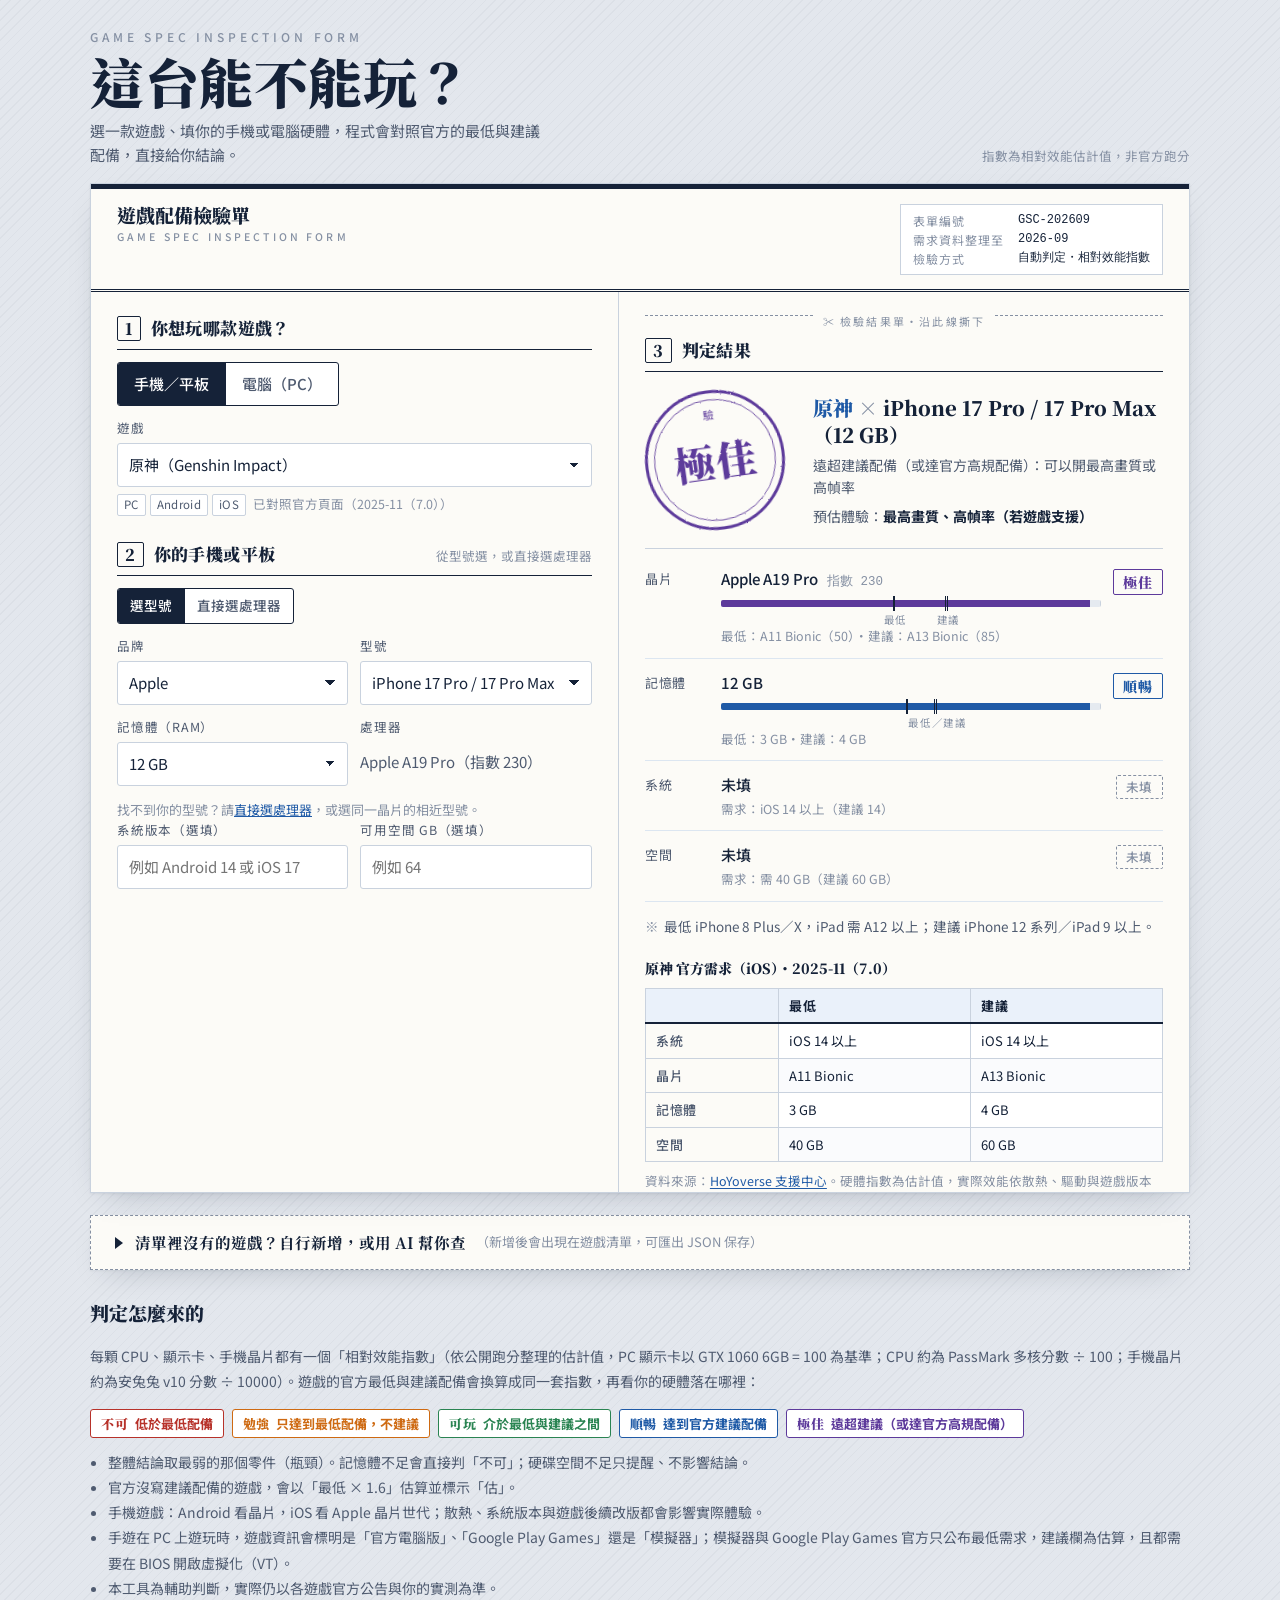
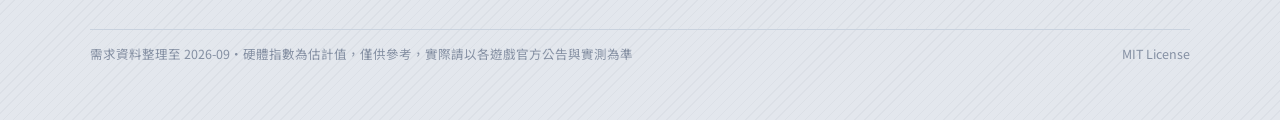
==== index.html @ 54df4ae8 "Add files via upload" ====
<!DOCTYPE html>
<html lang="zh-Hant-TW">
<head>
<meta charset="utf-8">
<meta name="viewport" content="width=device-width, initial-scale=1">
<title>這台能不能玩？— 遊戲配備檢測</title>
<meta name="description" content="選一款遊戲、填你的手機或電腦硬體，對照官方最低與建議配備，直接告訴你：不可、勉強、可玩、順暢或極佳。">
<meta name="theme-color" content="#152238">
<link rel="icon" href="data:image/svg+xml,%3Csvg xmlns='http://www.w3.org/2000/svg' viewBox='0 0 64 64'%3E%3Ccircle cx='32' cy='32' r='27' fill='none' stroke='%231F5AA6' stroke-width='5'/%3E%3Ccircle cx='32' cy='32' r='20' fill='none' stroke='%231F5AA6' stroke-width='2'/%3E%3Ctext x='32' y='41' text-anchor='middle' font-family='serif' font-weight='900' font-size='24' fill='%231F5AA6'%3E驗%3C/text%3E%3C/svg%3E">
<link rel="preconnect" href="https://fonts.googleapis.com">
<link rel="preconnect" href="https://fonts.gstatic.com" crossorigin>
<link href="https://fonts.googleapis.com/css2?family=Noto+Sans+TC:wght@400;500;700&family=Noto+Serif+TC:wght@700;900&display=swap" rel="stylesheet">
<link rel="stylesheet" href="css/style.css">
</head>
<body>
<div class="wrap">
  <header class="masthead">
    <div>
      <h1><small>Game Spec Inspection Form</small>這台能不能玩？</h1>
      <p>選一款遊戲、填你的手機或電腦硬體，程式會對照官方的最低與建議配備，直接給你結論。</p>
    </div>
    <div class="meta">指數為相對效能估計值，非官方跑分<br><a id="repoLink" href="#" target="_blank" rel="noopener" class="hide">GitHub 原始碼</a></div>
  </header>

  <main class="sheet">
    <div class="formhead">
      <div class="title">遊戲配備檢驗單<small>GAME SPEC INSPECTION FORM</small></div>
      <div class="box"><span>表單編號</span><b id="formNo">GSC</b><span>需求資料整理至</span><b id="dataDate">—</b><span>檢驗方式</span><b>自動判定・相對效能指數</b></div>
    </div>
    <div class="cols">
      <section class="col col-form" aria-label="填寫遊戲與裝置">
        <div class="step">
          <div class="step-h"><span class="no">1</span><h2>你想玩哪款遊戲？</h2></div>
          <div class="seg" role="group" aria-label="平台">
            <button type="button" id="tabMobile" aria-pressed="true">手機／平板</button>
            <button type="button" id="tabPC" aria-pressed="false">電腦（PC）</button>
          </div>
          <div class="field" style="margin-top:12px">
            <label for="gameSel">遊戲</label>
            <select id="gameSel"></select>
            <div class="gameinfo" id="gameInfo"></div>
          </div>
        </div>

        <div class="step" id="panelMobile">
          <div class="step-h"><span class="no">2</span><h2>你的手機或平板</h2><span class="hint">從型號選，或直接選處理器</span></div>
          <div class="seg small" role="group" aria-label="輸入方式">
            <button type="button" id="mModeModel" aria-pressed="true">選型號</button>
            <button type="button" id="mModeSoc" aria-pressed="false">直接選處理器</button>
          </div>
          <div id="mByModel" style="margin-top:12px">
            <div class="row">
              <div class="field"><label for="mBrand">品牌</label><select id="mBrand"></select></div>
              <div class="field"><label for="mModel">型號</label><select id="mModel"></select></div>
            </div>
            <div class="row">
              <div class="field"><label for="mRamModel">記憶體（RAM）</label><select id="mRamModel"></select></div>
              <div class="field"><label>處理器</label><div id="mSocShow" style="padding:8px 0;color:var(--ink-2)">—</div></div>
            </div>
            <div class="subnote">找不到你的型號？請<button type="button" class="link" id="toSocMode">直接選處理器</button>，或選同一晶片的相近型號。</div>
          </div>
          <div id="mBySoc" class="hide" style="margin-top:12px">
            <div class="row-3">
              <div class="field">
                <label for="mSoc">處理器（SoC）</label>
                <input type="text" id="mSoc" list="socList" placeholder="輸入型號，例如 Snapdragon 8 Gen 3、Dimensity 9300、A17 Pro" autocomplete="off">
                <datalist id="socList"></datalist>
                <div class="match" id="mSocMatch"></div>
              </div>
              <div class="field"><label for="mRamSoc">記憶體（GB）</label><select id="mRamSoc"></select></div>
            </div>
          </div>
          <div class="row">
            <div class="field"><label for="mOs">系統版本（選填）</label><input type="text" id="mOs" placeholder="例如 Android 14 或 iOS 17" autocomplete="off"></div>
            <div class="field"><label for="mDisk">可用空間 GB（選填）</label><input type="number" id="mDisk" min="0" step="1" placeholder="例如 64"></div>
          </div>
        </div>

        <div class="step hide" id="panelPC">
          <div class="step-h"><span class="no">2</span><h2>你的電腦</h2><span class="hint">桌機、筆電都可以</span></div>
          <div class="row-3">
            <div class="field">
              <label for="cpu">處理器（CPU）</label>
              <input type="text" id="cpu" list="cpuList" placeholder="例如 i5-12400F、Ryzen 5 5600、i7-13620H" autocomplete="off">
              <datalist id="cpuList"></datalist>
              <div class="match" id="cpuMatch"></div>
            </div>
            <div class="field"><label for="cpuFilter">清單範圍</label><select id="cpuFilter"></select></div>
          </div>
          <div class="row-3">
            <div class="field">
              <label for="gpu">顯示卡（GPU）</label>
              <input type="text" id="gpu" list="gpuList" placeholder="例如 RTX 4060、RX 7600、GTX 1650、Iris Xe" autocomplete="off">
              <datalist id="gpuList"></datalist>
              <div class="match" id="gpuMatch"></div>
            </div>
            <div class="field"><label for="gpuFilter">清單範圍</label><select id="gpuFilter"></select></div>
          </div>
          <div class="row">
            <div class="field"><label for="ram">記憶體（RAM）</label>
              <select id="ram">
                <option value="4">4 GB</option><option value="6">6 GB</option><option value="8">8 GB</option>
                <option value="12">12 GB</option><option value="16" selected>16 GB</option><option value="24">24 GB</option>
                <option value="32">32 GB</option><option value="48">48 GB</option><option value="64">64 GB</option>
              </select>
            </div>
            <div class="field"><label for="os">Windows 版本</label>
              <select id="os">
                <option value="win11">Windows 11</option><option value="win10" selected>Windows 10</option><option value="old">Windows 8.1 或更舊</option>
              </select>
            </div>
          </div>
          <div class="row">
            <div class="field"><label for="drive">遊戲安裝在</label>
              <select id="drive"><option value="ssd">SSD（固態硬碟）</option><option value="hdd">HDD（傳統硬碟）</option></select>
            </div>
            <div class="field"><label for="disk">可用空間 GB（選填）</label><input type="number" id="disk" min="0" step="1" placeholder="例如 200"></div>
          </div>
          <div class="subnote">筆電的 CPU／GPU 請選「筆電」版本（型號有 H、U 或「Laptop」字樣），效能與桌機版不同。</div>
        </div>
      </section>

      <section class="col col-result" aria-label="檢測結果" aria-live="polite">
        <div class="cutline" aria-hidden="true"><span>✂ 檢驗結果單・沿此線撕下</span></div>
        <div class="step-h"><span class="no">3</span><h2>判定結果</h2></div>
        <div id="result"><div class="result-empty">選好遊戲、填好硬體後，這裡會出現判定：整體結論、每個零件相對於官方最低與建議配備的位置，以及畫質／幀率的預估。</div></div>
      </section>
    </div>
  </main>

  <details class="extra" id="customBox">
    <summary><span class="tri"></span>清單裡沒有的遊戲？自行新增，或用 AI 幫你查<span class="desc">（新增後會出現在遊戲清單，可匯出 JSON 保存）</span></summary>
    <div class="inner">
      <h3>用 AI 查官方需求（在 Claude 內預覽時可用）</h3>
      <div class="row-3">
        <div class="field"><label for="aiName">遊戲名稱</label><input type="text" id="aiName" placeholder="例如 Arknights: Endfield、天堂W、Once Human" autocomplete="off"></div>
        <div class="field"><label>&nbsp;</label><button type="button" class="btn primary" id="aiBtn" style="width:100%">查詢並填入下方表單</button></div>
      </div>
      <div class="status" id="aiStatus">查到的內容會填進下方表單，請確認硬體對應是否正確再加入。部署到自己的網站後，這個按鈕需要自行接上 API 金鑰才會動作。</div>

      <h3>手動填寫</h3>
      <div class="row">
        <div class="field"><label for="cName">遊戲名稱</label><input type="text" id="cName" placeholder="中文或英文皆可"></div>
        <div class="field"><label for="cEn">英文名（選填）</label><input type="text" id="cEn"></div>
      </div>
      <div class="row" style="grid-template-columns:auto auto auto;justify-content:start;gap:18px">
        <label><input type="checkbox" id="cHasPC" checked> 有 PC 版</label>
        <label><input type="checkbox" id="cHasAnd" checked> 有 Android 版</label>
        <label><input type="checkbox" id="cHasIos" checked> 有 iOS 版</label>
      </div>
      <fieldset id="cPCBox"><legend>PC 需求</legend>
        <div class="row">
          <div class="field"><label for="cMinCpu">最低 CPU</label><input type="text" id="cMinCpu" list="cpuListAll" autocomplete="off"><div class="match" id="cMinCpuM"></div></div>
          <div class="field"><label for="cRecCpu">建議 CPU</label><input type="text" id="cRecCpu" list="cpuListAll" autocomplete="off"><div class="match" id="cRecCpuM"></div></div>
        </div>
        <div class="row">
          <div class="field"><label for="cMinGpu">最低 GPU</label><input type="text" id="cMinGpu" list="gpuListAll" autocomplete="off"><div class="match" id="cMinGpuM"></div></div>
          <div class="field"><label for="cRecGpu">建議 GPU</label><input type="text" id="cRecGpu" list="gpuListAll" autocomplete="off"><div class="match" id="cRecGpuM"></div></div>
        </div>
        <div class="row">
          <div class="field"><label for="cMinRam">最低 RAM（GB）</label><input type="number" id="cMinRam" min="1" value="8"></div>
          <div class="field"><label for="cRecRam">建議 RAM（GB）</label><input type="number" id="cRecRam" min="1" value="16"></div>
        </div>
        <div class="row">
          <div class="field"><label for="cDisk">需要空間（GB）</label><input type="number" id="cDisk" min="0" placeholder="選填"></div>
          <div class="field"><label for="cSsd">SSD</label><select id="cSsd"><option value="">不要求</option><option value="rec">建議</option><option value="req">必要</option></select></div>
        </div>
      </fieldset>
      <fieldset id="cAndBox"><legend>Android 需求</legend>
        <div class="row">
          <div class="field"><label for="cMinSoc">最低處理器</label><input type="text" id="cMinSoc" list="socListAnd" autocomplete="off"><div class="match" id="cMinSocM"></div></div>
          <div class="field"><label for="cRecSoc">建議處理器</label><input type="text" id="cRecSoc" list="socListAnd" autocomplete="off"><div class="match" id="cRecSocM"></div></div>
        </div>
        <div class="row">
          <div class="field"><label for="cAMinRam">最低 RAM（GB）</label><input type="number" id="cAMinRam" min="1" value="4"></div>
          <div class="field"><label for="cARecRam">建議 RAM（GB）</label><input type="number" id="cARecRam" min="1" value="8"></div>
        </div>
      </fieldset>
      <fieldset id="cIosBox"><legend>iOS 需求</legend>
        <div class="row">
          <div class="field"><label for="cMinChip">最低晶片</label><input type="text" id="cMinChip" list="socListIos" autocomplete="off"><div class="match" id="cMinChipM"></div></div>
          <div class="field"><label for="cRecChip">建議晶片</label><input type="text" id="cRecChip" list="socListIos" autocomplete="off"><div class="match" id="cRecChipM"></div></div>
        </div>
        <div class="row">
          <div class="field"><label for="cIMinRam">最低 RAM（GB）</label><input type="number" id="cIMinRam" min="1" value="3"></div>
          <div class="field"><label for="cIRecRam">建議 RAM（GB）</label><input type="number" id="cIRecRam" min="1" value="4"></div>
        </div>
      </fieldset>
      <div class="field"><label for="cSrc">資料來源（選填，網址或說明）</label><input type="text" id="cSrc"></div>
      <div class="actions">
        <button type="button" class="btn primary" id="cAdd">加入遊戲清單並檢測</button>
        <button type="button" class="btn" id="cExport">匯出自訂遊戲 JSON</button>
        <button type="button" class="btn" id="cImportBtn">匯入 JSON</button>
      </div>
      <div class="status" id="cStatus"></div>
      <div class="field hide" id="cImportWrap" style="margin-top:10px"><label for="cImport">貼上先前匯出的 JSON</label><textarea id="cImport" rows="4"></textarea><div class="actions"><button type="button" class="btn small" id="cImportGo">讀取</button></div></div>
      <datalist id="cpuListAll"></datalist><datalist id="gpuListAll"></datalist><datalist id="socListAnd"></datalist><datalist id="socListIos"></datalist>
    </div>
  </details>

  <section class="about">
    <h2>判定怎麼來的</h2>
    <p>每顆 CPU、顯示卡、手機晶片都有一個「相對效能指數」（依公開跑分整理的估計值，PC 顯示卡以 GTX 1060 6GB = 100 為基準；CPU 約為 PassMark 多核分數 ÷ 100；手機晶片約為安兔兔 v10 分數 ÷ 10000）。遊戲的官方最低與建議配備會換算成同一套指數，再看你的硬體落在哪裡：</p>
    <div class="legend">
      <span style="--c:var(--l0)"><b>不可</b>低於最低配備</span>
      <span style="--c:var(--l1)"><b>勉強</b>只達到最低配備，不建議</span>
      <span style="--c:var(--l2)"><b>可玩</b>介於最低與建議之間</span>
      <span style="--c:var(--l3)"><b>順暢</b>達到官方建議配備</span>
      <span style="--c:var(--l4)"><b>極佳</b>遠超建議（或達官方高規配備）</span>
    </div>
    <ul>
      <li>整體結論取最弱的那個零件（瓶頸）。記憶體不足會直接判「不可」；硬碟空間不足只提醒、不影響結論。</li>
      <li>官方沒寫建議配備的遊戲，會以「最低 × 1.6」估算並標示「估」。</li>
      <li>手機遊戲：Android 看晶片，iOS 看 Apple 晶片世代；散熱、系統版本與遊戲後續改版都會影響實際體驗。</li>
      <li>手遊在 PC 上遊玩時，遊戲資訊會標明是「官方電腦版」、「Google Play Games」還是「模擬器」；模擬器與 Google Play Games 官方只公布最低需求，建議欄為估算，且都需要在 BIOS 開啟虛擬化（VT）。</li>
      <li>本工具為輔助判斷，實際仍以各遊戲官方公告與你的實測為準。</li>
    </ul>
  </section>

  <footer class="site-foot">
    <span>需求資料整理至 <span class="dataDate2">—</span>・硬體指數為估計值，僅供參考，實際請以各遊戲官方公告與實測為準</span>
    <span><a id="repoLink2" href="#" target="_blank" rel="noopener" class="hide">GitHub</a> MIT License</span>
  </footer>
</div>
<button type="button" class="mini hide" id="mini" aria-label="捲動到判定結果"><span>判定結果</span><b id="miniLv">—</b><span class="go">查看 ↓</span></button>

<!-- 印章的墨水紋理濾鏡 -->
<svg width="0" height="0" style="position:absolute" aria-hidden="true" focusable="false">
  <filter id="ink"><feTurbulence type="fractalNoise" baseFrequency="1.1" numOctaves="2" seed="7" result="n"/><feDisplacementMap in="SourceGraphic" in2="n" scale="1.8" xChannelSelector="R" yChannelSelector="G"/></filter>
</svg>
<noscript><p style="text-align:center;padding:20px">這個工具需要啟用 JavaScript 才能運作。</p></noscript>

<!-- 載入順序固定：設定 → 硬體 → 手機型號 → 遊戲 → 引擎 → 介面 -->
<script src="js/config.js"></script>
<script src="js/data-hardware.js"></script>
<script src="js/data-phones.js"></script>
<script src="js/data-games.js"></script>
<script src="js/engine.js"></script>
<script src="js/ui.js"></script>
</body>
</html>
---- css/style.css ----
/* ============================================================
 * 這台能不能玩？ — 驗機規格單風格樣式
 * 概念：桌面（desk）上的一張表單（sheet）。左欄填寫、右欄是可撕下的檢驗結果單。
 * ============================================================ */
:root{
  --desk:#E3E7ED;        /* 桌面 */
  --paper:#FCFBF7;       /* 紙張（微暖白） */
  --white:#FFFFFF;       /* 輸入框底 */
  --ink:#152238;         /* 墨藍 */
  --ink-2:#4F5B70;
  --ink-3:#8590A3;
  --rule:#C9D2DE;        /* 表格線 */
  --rule-2:#E5EAF0;      /* 淡線 */
  --ledger:#DCE6F1;      /* 帳簿藍線 */
  --accent:#1F5AA6;
  --accent-2:#EAF1FA;
  --l0:#B7322A; --l1:#CE6A12; --l2:#2A8452; --l3:#1F5AA6; --l4:#5D3A9B;
  --serif:"Noto Serif TC","Songti TC","Noto Serif CJK TC","PMingLiU",serif;
  --sans:"Noto Sans TC","PingFang TC","Microsoft JhengHei","Noto Sans CJK TC",system-ui,sans-serif;
  --mono:"SF Mono",Menlo,Consolas,"Noto Sans Mono CJK TC",monospace;
  --radius:3px;
  --shadow:0 1px 2px rgba(21,34,56,.06),0 12px 32px -18px rgba(21,34,56,.35);
}
*{box-sizing:border-box}
html{-webkit-text-size-adjust:100%}
body{
  margin:0;font-family:var(--sans);color:var(--ink);background:var(--desk);
  background-image:repeating-linear-gradient(135deg,rgba(21,34,56,.035) 0 1px,transparent 1px 7px);
  line-height:1.6;font-size:15px;font-variant-numeric:tabular-nums;
}
a{color:var(--accent);text-decoration-thickness:1px;text-underline-offset:2px}
button,input,select,textarea{font:inherit;color:inherit}
:focus-visible{outline:3px solid #8FB8EE;outline-offset:2px}
.wrap{max-width:1140px;margin:0 auto;padding:30px 20px 56px}

/* ---------- 頁首 ---------- */
.masthead{display:flex;align-items:flex-end;justify-content:space-between;gap:16px;flex-wrap:wrap;margin-bottom:16px}
.masthead h1{font-family:var(--serif);font-weight:900;font-size:clamp(34px,5vw,54px);line-height:1.1;margin:0;letter-spacing:.01em}
.masthead h1 small{display:block;font-family:var(--sans);font-weight:500;font-size:12px;letter-spacing:.32em;color:var(--ink-3);margin-bottom:8px;text-transform:uppercase}
.masthead p{margin:8px 0 0;color:var(--ink-2);max-width:58ch}
.meta{color:var(--ink-3);font-size:12.5px;text-align:right;line-height:1.7}
.meta b{color:var(--ink-2);font-weight:500}

/* ---------- 表單本體 ---------- */
.sheet{background:var(--paper);border:1px solid var(--rule);box-shadow:var(--shadow);position:relative}
.sheet::before{content:"";position:absolute;inset:0 0 auto 0;height:5px;background:var(--ink)}
.formhead{display:flex;justify-content:space-between;align-items:stretch;gap:12px;flex-wrap:wrap;padding:20px 26px 14px;border-bottom:3px double var(--ink)}
.formhead .title{font-family:var(--serif);font-weight:900;font-size:19px;line-height:1.2}
.formhead .title small{display:block;font-family:var(--sans);font-weight:500;font-size:10.5px;letter-spacing:.3em;color:var(--ink-3);margin-top:5px}
.formhead .box{display:grid;grid-template-columns:auto auto;gap:0 14px;font-size:12px;color:var(--ink-2);border:1px solid var(--rule);padding:6px 12px;background:var(--white);align-content:center}
.formhead .box span{color:var(--ink-3);letter-spacing:.08em}
.formhead .box b{font-weight:500;color:var(--ink);font-family:var(--mono);font-size:12px}
.cols{display:grid;grid-template-columns:1fr}
.col{padding:22px 26px 26px}
.col-form{border-bottom:1px solid var(--rule)}
@media (min-width:960px){
  .cols{grid-template-columns:minmax(0,1fr) minmax(0,1.08fr)}
  .col-form{border-bottom:0;border-right:1px solid var(--rule)}
  .col-result{position:sticky;top:0;align-self:start;max-height:100vh;overflow:auto}
}

/* 區塊標題（表單「第 N 項」） */
.step{margin-bottom:24px}
.step:last-child{margin-bottom:0}
.step-h{display:flex;flex-wrap:wrap;align-items:baseline;gap:6px 10px;margin-bottom:12px;padding-bottom:8px;border-bottom:1px solid var(--ink)}
.step-h .no{font-family:var(--serif);font-weight:900;font-size:16px;line-height:1;border:1.5px solid var(--ink);padding:4px 7px 3px;border-radius:2px;letter-spacing:.05em}
.step-h h2{font-family:var(--serif);font-weight:900;font-size:17px;margin:0;letter-spacing:.02em}
.step-h .hint{margin-left:auto;color:var(--ink-3);font-size:12.5px}

/* 平台切換 */
.seg{display:inline-flex;border:1.5px solid var(--ink);border-radius:var(--radius);overflow:hidden;background:var(--white)}
.seg button{border:0;background:transparent;padding:9px 16px;font-weight:500;cursor:pointer;color:var(--ink-2);transition:background .15s,color .15s}
.seg button+button{border-left:1.5px solid var(--ink)}
.seg button:hover{background:var(--accent-2);color:var(--ink)}
.seg button[aria-pressed="true"]{background:var(--ink);color:#fff}
.seg.small button{padding:6px 12px;font-size:13.5px}

/* 欄位 */
.field{margin-bottom:12px;min-width:0}
.field label{display:block;font-size:12.5px;color:var(--ink-2);letter-spacing:.06em;margin-bottom:5px}
.field input[type=text],.field input[type=number],.field select,.field textarea{
  width:100%;padding:9px 11px;border:1px solid var(--rule);border-radius:var(--radius);background:var(--white);min-height:40px;transition:border-color .15s,box-shadow .15s
}
.field input:hover,.field select:hover,.field textarea:hover{border-color:var(--ink-3)}
.field input:focus,.field select:focus,.field textarea:focus{border-color:var(--ink);box-shadow:0 0 0 3px var(--accent-2);outline:none}
.field select{appearance:none;-webkit-appearance:none;padding-right:34px;background-image:linear-gradient(45deg,transparent 50%,var(--ink) 50%),linear-gradient(135deg,var(--ink) 50%,transparent 50%);background-position:calc(100% - 17px) 50%,calc(100% - 12px) 50%;background-size:5px 5px;background-repeat:no-repeat}
.row{display:grid;grid-template-columns:1fr 1fr;gap:12px}
.row-3{display:grid;grid-template-columns:1.9fr 1fr;gap:12px}
@media (max-width:520px){.row,.row-3{grid-template-columns:1fr}.step-h .hint{margin-left:0;flex-basis:100%}}
.subnote{font-size:13px;color:var(--ink-3);margin-top:2px}
.subnote button.link,.link{background:none;border:0;padding:0;color:var(--accent);text-decoration:underline;cursor:pointer;font-size:inherit}
.field .match{font-size:12.5px;margin-top:4px;color:var(--ink-3);min-height:1em}
.field .match.ok{color:var(--l2)}
.field .match.bad{color:var(--l0)}
.gameinfo{font-size:12.5px;color:var(--ink-3);margin-top:6px;line-height:1.7}
.gameinfo .plat{display:inline-block;border:1px solid var(--rule);border-radius:2px;padding:0 6px;margin-right:4px;font-size:11.5px;color:var(--ink-2);background:var(--white);letter-spacing:.03em}

/* 可清除的輸入框：叉叉放在下拉箭頭左邊 */
.clearable{position:relative;display:block}
.clearable input{padding-right:60px}
.clearable .clr{position:absolute;right:30px;top:50%;transform:translateY(-50%);width:24px;height:24px;padding:0;border:0;border-radius:50%;background:var(--rule-2);color:var(--ink-2);font-size:16px;line-height:24px;text-align:center;cursor:pointer;display:none}
.clearable .clr:hover{background:var(--rule);color:var(--ink)}
.clearable.has .clr{display:block}
@media (max-width:600px){.clearable .clr{right:12px}.clearable input{padding-right:44px}}

/* ---------- 檢驗結果單 ---------- */
.cutline{position:relative;text-align:center;margin:-6px 0 14px;height:14px}
.cutline::before{content:"";position:absolute;left:0;right:0;top:50%;border-top:1px dashed var(--ink-3)}
.cutline span{position:relative;background:var(--paper);padding:0 10px;font-size:11px;letter-spacing:.2em;color:var(--ink-3)}
.result-empty{color:var(--ink-3);padding:22px 16px;text-align:center;border:1px dashed var(--rule);border-radius:var(--radius);font-size:14px;line-height:1.8;background:var(--white)}
.verdict{display:grid;grid-template-columns:150px 1fr;gap:18px;align-items:center;padding:6px 0 18px;border-bottom:1px solid var(--rule)}
@media (max-width:520px){.verdict{grid-template-columns:1fr;justify-items:center;text-align:center}}
.stamp{
  width:140px;height:140px;border-radius:50%;border:3.5px solid var(--lc,var(--ink));color:var(--lc,var(--ink));
  display:flex;align-items:center;justify-content:center;font-family:var(--serif);font-weight:900;font-size:40px;letter-spacing:.06em;
  transform:rotate(-8deg);position:relative;mix-blend-mode:multiply;filter:url(#ink);text-indent:.06em
}
.stamp::before{content:"";position:absolute;inset:6px;border:1.5px solid currentColor;border-radius:50%;opacity:.85}
.stamp::after{content:"驗";position:absolute;top:13px;left:50%;transform:translateX(-50%);font-size:11px;letter-spacing:.35em;font-family:var(--sans);font-weight:500;opacity:.8;text-indent:.35em}
.stamp.n3{font-size:32px;letter-spacing:.02em}
.stamp.l0{--lc:var(--l0)} .stamp.l1{--lc:var(--l1)} .stamp.l2{--lc:var(--l2)} .stamp.l3{--lc:var(--l3)} .stamp.l4{--lc:var(--l4)}
.stamp.fresh{animation:stamp .38s cubic-bezier(.2,.9,.3,1.3)}
@keyframes stamp{0%{transform:rotate(-8deg) scale(1.35);opacity:0}60%{opacity:1}100%{transform:rotate(-8deg) scale(1)}}
.verdict h3{font-family:var(--serif);font-weight:900;font-size:20px;margin:0 0 6px;line-height:1.35}
.verdict h3 .game{color:var(--accent)}
.verdict .sum{margin:0 0 4px;color:var(--ink-2);font-size:14px}
.verdict .est{margin:6px 0 0;font-size:14px;color:var(--ink-2)}
.verdict .est b{color:var(--ink);font-weight:700}

/* 逐項檢驗表 */
.comp{margin-top:6px}
.crow{display:grid;grid-template-columns:64px 1fr auto;gap:12px;align-items:start;padding:12px 0;border-bottom:1px solid var(--ledger)}
.crow .k{color:var(--ink-2);font-size:13px;padding-top:2px;letter-spacing:.05em}
.crow .v{min-width:0}
.crow .v .name{font-weight:500}
.crow .v .name .idx{color:var(--ink-3);font-weight:400;font-size:12.5px;margin-left:6px;font-family:var(--mono)}
.crow .v .req{font-size:12.5px;color:var(--ink-3);margin-top:2px;line-height:1.55}
.bar{position:relative;height:7px;background:var(--rule-2);border-radius:2px;margin:8px 0 19px;background-image:repeating-linear-gradient(90deg,transparent 0 calc(10% - 1px),var(--rule) calc(10% - 1px) 10%)}
.bar .fill{position:absolute;left:0;top:0;bottom:0;background:var(--lc,var(--accent));border-radius:2px 0 0 2px}
.bar .mk{position:absolute;top:-4px;width:0;height:15px;border-left:2px solid var(--ink)}
.bar .mk.rec{border-left-style:double;border-left-width:3px}
.bar .mk::after{content:attr(data-l);position:absolute;top:100%;left:50%;transform:translateX(-50%);font-size:10.5px;color:var(--ink-3);white-space:nowrap;margin-top:1px;letter-spacing:.05em}
.lv{font-family:var(--serif);font-weight:900;font-size:14px;white-space:nowrap;padding:2px 9px 1px;border:1.5px solid currentColor;border-radius:2px;letter-spacing:.06em;line-height:1.5;margin-top:2px}
.lv.l0{color:var(--l0)} .lv.l1{color:var(--l1)} .lv.l2{color:var(--l2)} .lv.l3{color:var(--l3)} .lv.l4{color:var(--l4)}
.lv.info{color:var(--ink-3);border-style:dashed;font-family:var(--sans);font-weight:500;font-size:12.5px}
.lv.warn{color:var(--l1);font-family:var(--sans);font-weight:700;font-size:12.5px}
.lv.ok{color:var(--l2);font-family:var(--sans);font-weight:700;font-size:12.5px}
.notes{margin:14px 0 0;padding:0;list-style:none;font-size:13.5px;color:var(--ink-2)}
.notes li{padding-left:1.4em;position:relative;margin:4px 0;line-height:1.6}
.notes li::before{content:"※";position:absolute;left:0;color:var(--ink-3)}
.notes li.risk{color:var(--l0)}
.notes li.risk::before{color:var(--l0)}

/* 官方需求對照表（帳簿樣式） */
.reqtab{width:100%;border-collapse:collapse;font-size:13px;margin-top:20px;background:var(--white)}
.reqtab caption{text-align:left;font-family:var(--serif);font-weight:900;font-size:14px;padding:0 0 8px;color:var(--ink);caption-side:top}
.reqtab th,.reqtab td{border:1px solid var(--rule);padding:7px 10px;text-align:left;vertical-align:top;line-height:1.5}
.reqtab th{background:var(--paper);color:var(--ink-2);font-weight:500;white-space:nowrap;letter-spacing:.05em}
.reqtab thead th{background:var(--accent-2);color:var(--ink);font-weight:700;border-bottom:2px solid var(--ink)}
.reqtab tbody tr:nth-child(even) td{background:#FAFBFD}
.src{font-size:12.5px;color:var(--ink-3);margin-top:8px;line-height:1.7}
.rfoot{margin-top:16px;padding-top:10px;border-top:1px dotted var(--rule);font-size:11.5px;color:var(--ink-3);letter-spacing:.06em;display:flex;flex-wrap:wrap;gap:6px 18px}

/* 按鈕 */
.actions{margin-top:14px;display:flex;gap:10px;flex-wrap:wrap}
.btn{border:1.5px solid var(--ink);background:var(--white);color:var(--ink);padding:8px 16px;border-radius:var(--radius);cursor:pointer;font-weight:500;transition:background .15s,color .15s}
.btn:hover{background:var(--accent-2)}
.btn.primary{background:var(--ink);color:#fff}
.btn.primary:hover{background:#0F1A2E}
.btn:disabled{opacity:.5;cursor:default}
.btn.small{padding:6px 12px;font-size:13.5px}

/* ---------- 附件：自訂遊戲 ---------- */
.extra{margin-top:22px;border:1px dashed var(--ink-3);background:var(--paper);box-shadow:var(--shadow)}
.extra summary{cursor:pointer;padding:14px 22px;font-weight:700;display:flex;align-items:center;gap:10px;list-style:none;font-family:var(--serif);font-size:15.5px}
.extra summary::-webkit-details-marker{display:none}
.extra summary .tri{width:0;height:0;border-left:6px solid transparent;border-right:6px solid transparent;border-top:8px solid var(--ink);transition:transform .15s;transform:rotate(-90deg)}
.extra[open] summary .tri{transform:rotate(0)}
.extra summary .desc{font-family:var(--sans);font-weight:400;color:var(--ink-3);font-size:13px}
.extra .inner{padding:4px 22px 24px;border-top:1px dashed var(--rule)}
.extra h3{font-family:var(--serif);font-weight:900;font-size:15px;margin:20px 0 10px;letter-spacing:.02em}
.extra fieldset{border:1px solid var(--rule);border-radius:var(--radius);padding:10px 14px 2px;margin:0 0 12px;background:var(--white)}
.extra legend{padding:0 6px;font-weight:700;font-size:13.5px;letter-spacing:.05em}
.extra label input[type=checkbox]{margin-right:6px}
.status{font-size:13.5px;color:var(--ink-2);margin-top:8px;min-height:1.4em;line-height:1.6}
.status.ok{color:var(--l2)}
.status.err{color:var(--l0)}

/* ---------- 說明 ---------- */
.about{margin-top:26px;color:var(--ink-2);font-size:14px;line-height:1.8}
.about h2{font-family:var(--serif);font-weight:900;font-size:19px;margin:0 0 10px;color:var(--ink)}
.about ul{padding-left:1.3em;margin:8px 0}
.legend{display:flex;flex-wrap:wrap;gap:8px;margin:12px 0}
.legend span{display:inline-flex;align-items:center;gap:6px;border:1.5px solid var(--c);color:var(--c);border-radius:3px;padding:2px 10px;font-size:13px;font-weight:700;background:var(--white)}
.legend span b{font-family:var(--serif);font-weight:900;letter-spacing:.06em}
.site-foot{margin-top:28px;padding-top:14px;border-top:1px solid var(--rule);font-size:12.5px;color:var(--ink-3);display:flex;flex-wrap:wrap;gap:6px 18px;justify-content:space-between}

/* 窄螢幕：固定在底部的迷你判定列 */
.mini{display:none}
@media (max-width:959px){
  .mini{display:flex;position:fixed;left:0;right:0;bottom:0;z-index:5;background:var(--ink);color:#fff;border:0;padding:10px 18px;align-items:center;justify-content:space-between;gap:10px;cursor:pointer;box-shadow:0 -2px 10px rgba(21,34,56,.25);font-size:14px}
  .mini b{background:#fff;padding:2px 12px;border-radius:3px;font-family:var(--serif);font-weight:900;font-size:18px;line-height:1.3}
  .mini .go{color:#C9D6EA}
  body{padding-bottom:60px}
}
.mini.off{display:none !important}
.hide{display:none !important}

/* ---------- 列印：只印檢驗結果單 ---------- */
@media print{
  @page{margin:14mm}
  body{background:none;font-size:12.5px;padding:0}
  .wrap{max-width:none;padding:0}
  .masthead p,.col-form,.extra,.about,.mini,.actions,.cutline,.site-foot a{display:none !important}
  .masthead{margin-bottom:8px}
  .sheet{border:0;box-shadow:none;background:none}
  .sheet::before{display:none}
  .formhead{padding:0 0 8px}
  .cols{grid-template-columns:1fr}
  .col{padding:12px 0}
  .col-result{position:static;max-height:none;overflow:visible}
  .stamp{filter:none;-webkit-print-color-adjust:exact;print-color-adjust:exact}
  .bar .fill,.reqtab thead th{-webkit-print-color-adjust:exact;print-color-adjust:exact}
}
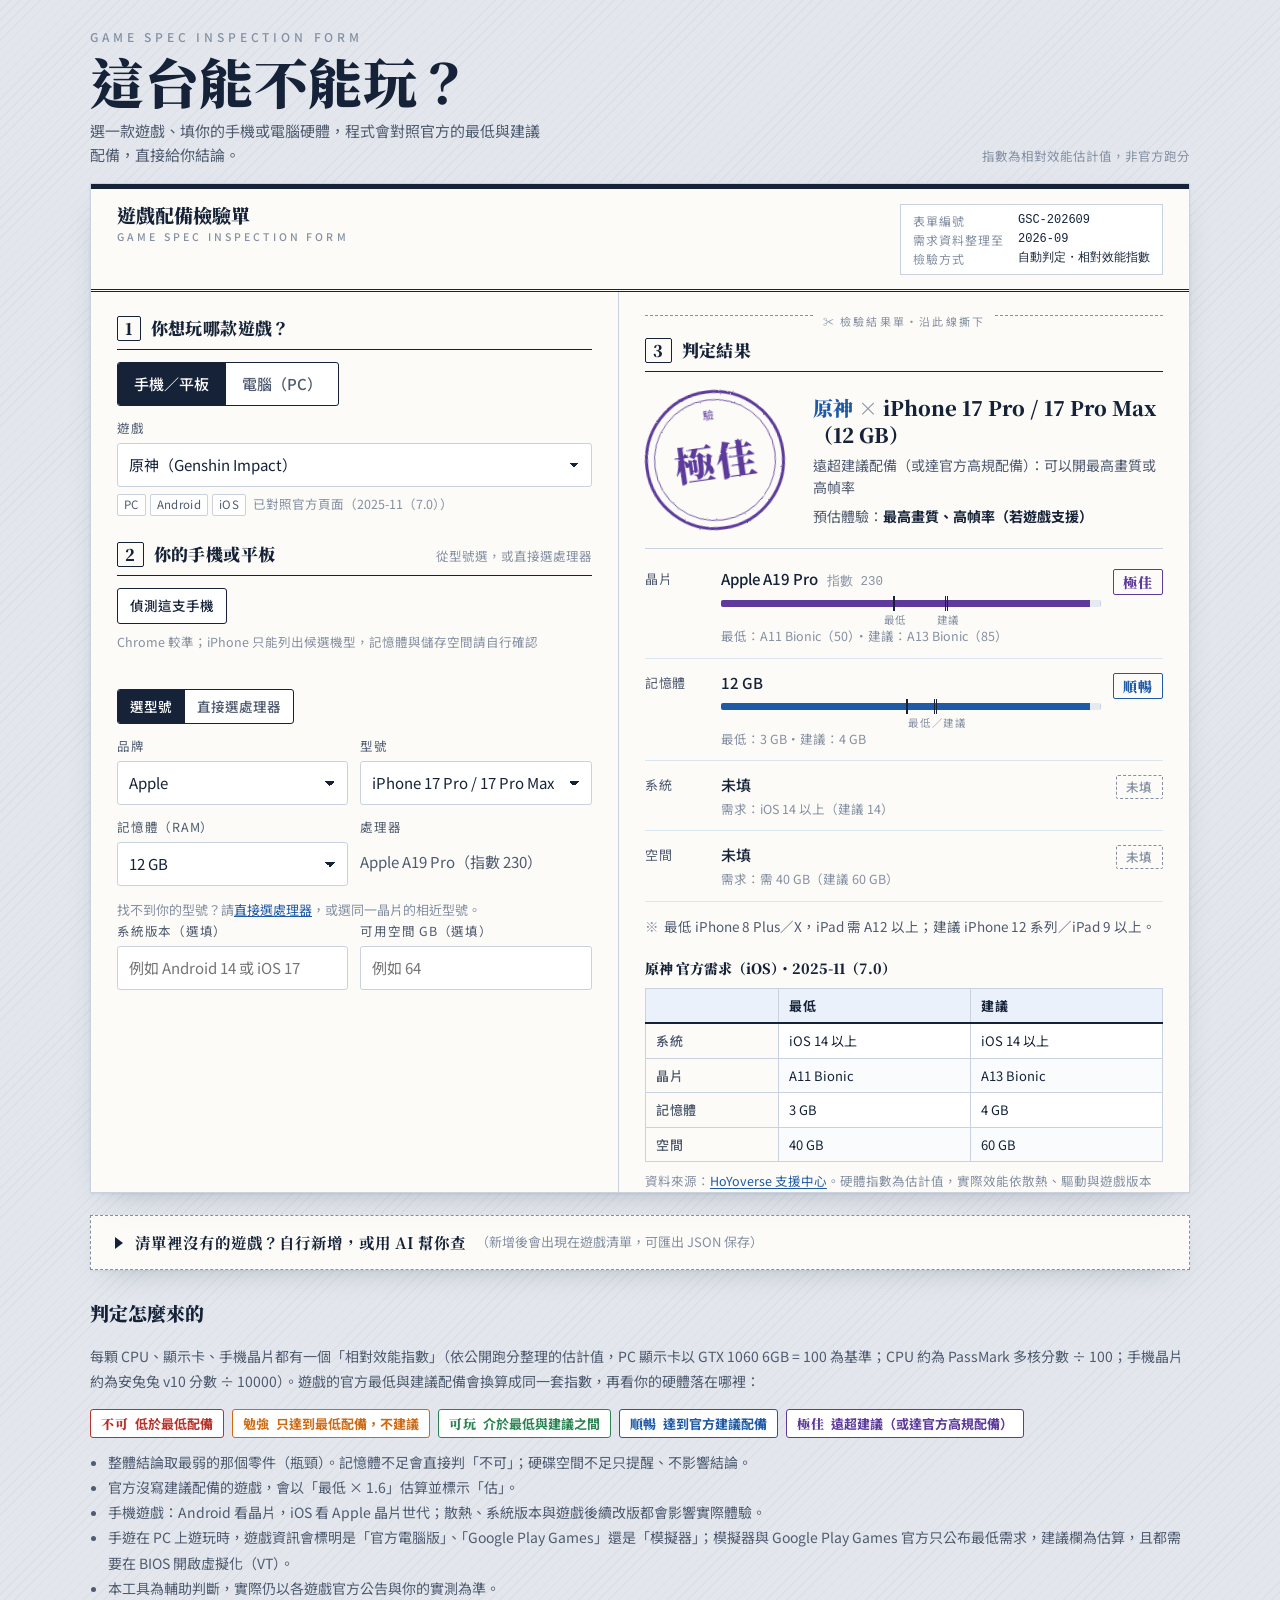
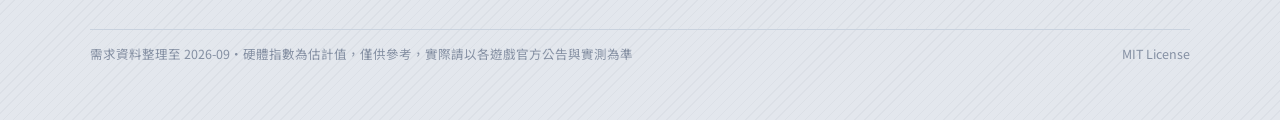
==== commit 9a07483f: "Add files via upload" ====
--- a/index.html
+++ b/index.html
@@ -44,6 +44,8 @@
 
         <div class="step" id="panelMobile">
           <div class="step-h"><span class="no">2</span><h2>你的手機或平板</h2><span class="hint">從型號選，或直接選處理器</span></div>
+          <div class="detect"><button type="button" class="btn small" id="detectBtn">偵測這支手機</button><span class="hint">Chrome 較準；iPhone 只能列出候選機型，記憶體與儲存空間請自行確認</span></div>
+          <div class="status" id="detectStatus"></div>
           <div class="seg small" role="group" aria-label="輸入方式">
             <button type="button" id="mModeModel" aria-pressed="true">選型號</button>
             <button type="button" id="mModeSoc" aria-pressed="false">直接選處理器</button>
@@ -78,6 +80,22 @@
 
         <div class="step hide" id="panelPC">
           <div class="step-h"><span class="no">2</span><h2>你的電腦</h2><span class="hint">桌機、筆電都可以</span></div>
+          <div class="detect">
+            <button type="button" class="btn small primary" id="helperBtn">一鍵檢測（本機小助手）</button>
+            <button type="button" class="btn small" id="detectBtnPC">只用瀏覽器偵測</button>
+            <button type="button" class="btn small" id="psCopyBtn">複製 PowerShell 指令</button>
+            <button type="button" class="btn small" id="psPasteBtn">貼上指令結果</button>
+          </div>
+          <div class="status" id="detectStatusPC">「一鍵檢測」會讀取 CPU、顯示卡、記憶體、SSD／HDD 容量與剩餘空間、Windows 版本，需要先在這台電腦執行一次小助手（下載後點兩下，不用安裝）。瀏覽器本身只偵測得到顯示卡。</div>
+          <div class="guide hide" id="helperGuide">
+            <b>第一次使用小助手</b>
+            <ol>
+              <li><a id="helperDl" href="helper/gsc-helper.bat" download="gsc-helper.bat">下載 gsc-helper.bat</a>（幾 KB 的純文字腳本，可用記事本打開查看，只讀取硬體資訊、不安裝也不上傳）</li>
+              <li>點兩下執行。Windows 若跳出「已保護您的電腦」，按「其他資訊 → 仍要執行」；出現黑色視窗列出硬體就是成功，它會自動開回這個網頁。</li>
+              <li>回到這裡再按一次「一鍵檢測」。Chrome 若詢問「允許存取本機網路裝置」請按允許。檢測完就能關掉黑色視窗。</li>
+            </ol>
+          </div>
+          <div class="field hide" id="psWrap"><label for="psPaste">貼上指令輸出（以 GSC| 開頭的那一行；貼上其他含硬體型號的文字也能辨識）</label><textarea id="psPaste" rows="3"></textarea><div class="actions"><button type="button" class="btn small" id="psGo">讀取</button></div></div>
           <div class="row-3">
             <div class="field">
               <label for="cpu">處理器（CPU）</label>
@@ -230,12 +248,13 @@
 </svg>
 <noscript><p style="text-align:center;padding:20px">這個工具需要啟用 JavaScript 才能運作。</p></noscript>
 
-<!-- 載入順序固定：設定 → 硬體 → 手機型號 → 遊戲 → 引擎 → 介面 -->
+<!-- 載入順序固定：設定 → 硬體 → 手機型號 → 遊戲 → 引擎 → 裝置偵測 → 介面 -->
 <script src="js/config.js"></script>
 <script src="js/data-hardware.js"></script>
 <script src="js/data-phones.js"></script>
 <script src="js/data-games.js"></script>
 <script src="js/engine.js"></script>
+<script src="js/detect.js"></script>
 <script src="js/ui.js"></script>
 </body>
 </html>
--- a/css/style.css
+++ b/css/style.css
@@ -94,6 +94,14 @@
 .field .match.bad{color:var(--l0)}
 .gameinfo{font-size:12.5px;color:var(--ink-3);margin-top:6px;line-height:1.7}
 .gameinfo .plat{display:inline-block;border:1px solid var(--rule);border-radius:2px;padding:0 6px;margin-right:4px;font-size:11.5px;color:var(--ink-2);background:var(--white);letter-spacing:.03em}
+
+/* 裝置偵測列 */
+.detect{display:flex;gap:8px;flex-wrap:wrap;align-items:center;margin:0 0 6px}
+.detect .hint{font-size:12.5px;color:var(--ink-3)}
+.step .status{margin:0 0 12px}
+.guide{border:1px dashed var(--ink-3);background:var(--white);padding:10px 14px;margin:0 0 14px;font-size:13.5px;line-height:1.7}
+.guide ol{margin:4px 0 0;padding-left:1.4em}
+.guide b{font-family:var(--serif)}
 
 /* 可清除的輸入框：叉叉放在下拉箭頭左邊 */
 .clearable{position:relative;display:block}
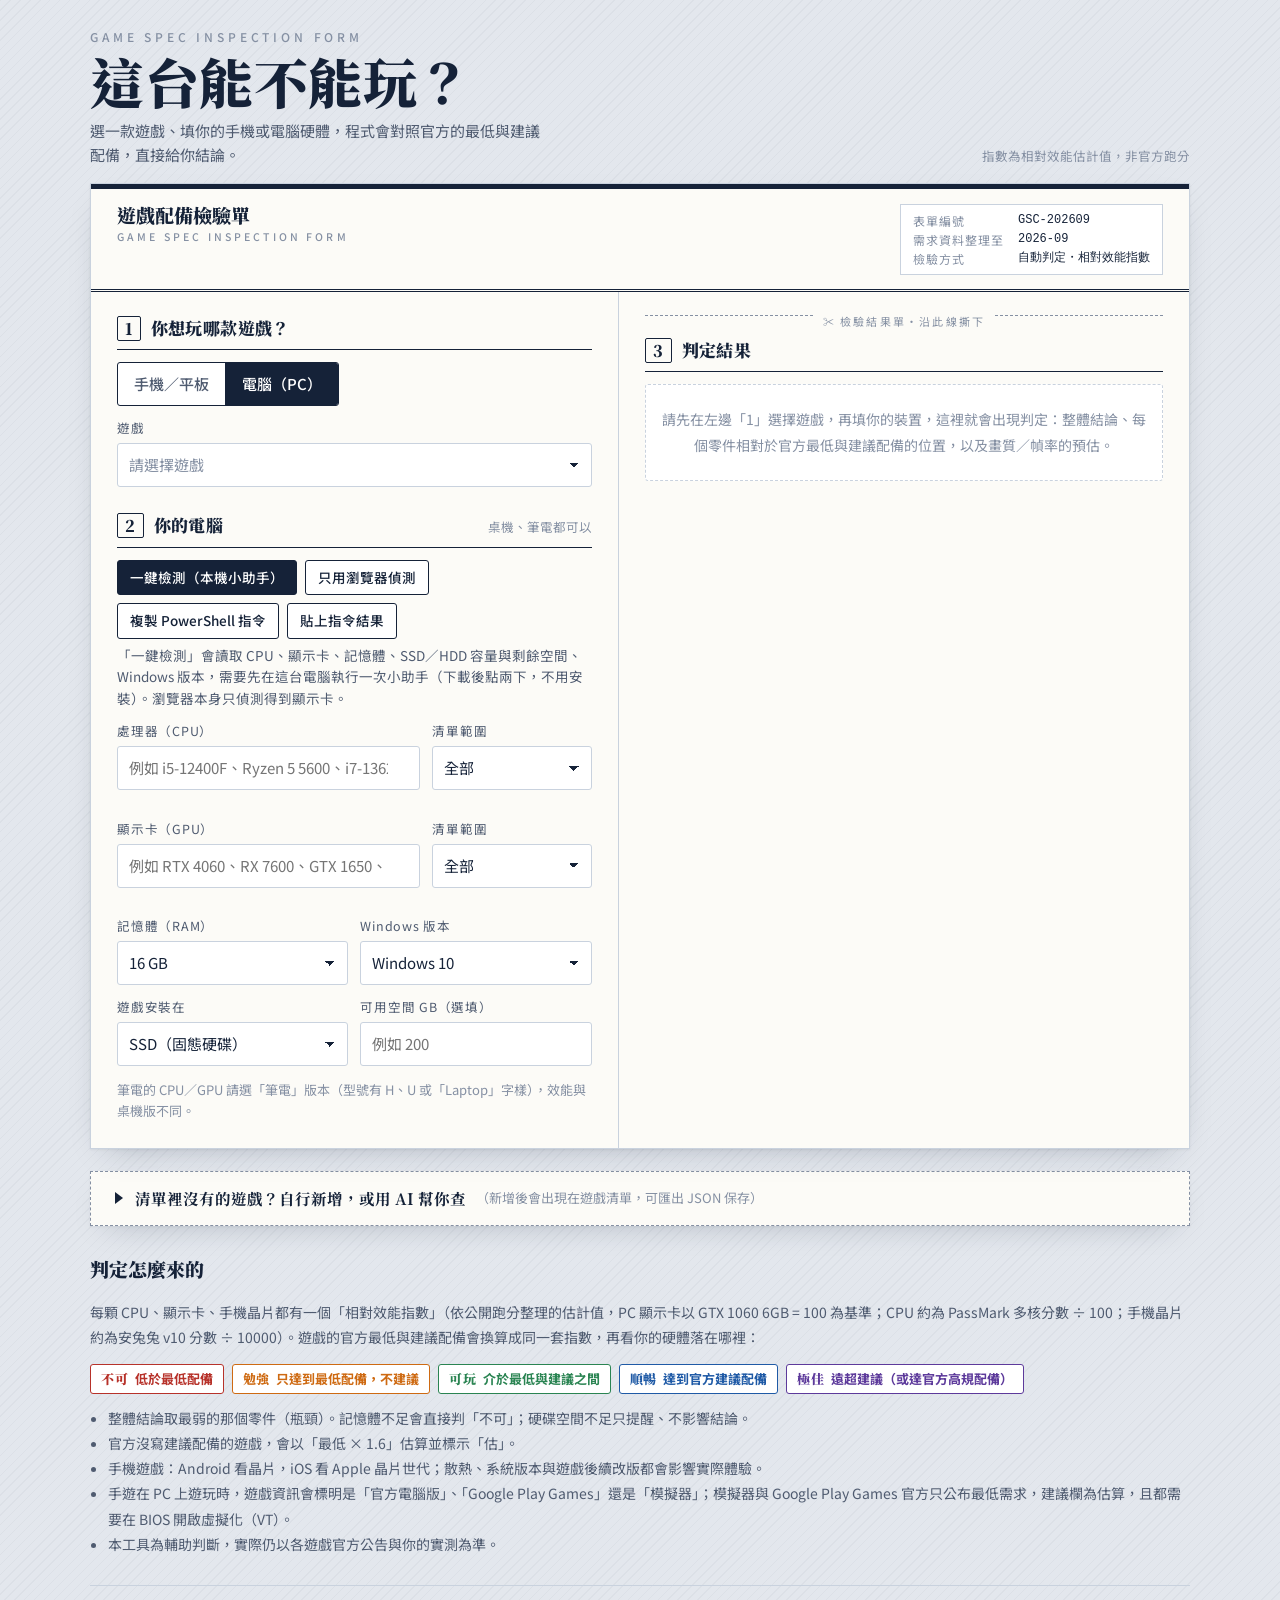
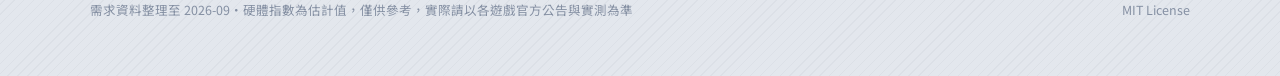
==== commit 2a2500af: "Add files via upload" ====
--- a/index.html
+++ b/index.html
@@ -10,7 +10,7 @@
 <link rel="preconnect" href="https://fonts.googleapis.com">
 <link rel="preconnect" href="https://fonts.gstatic.com" crossorigin>
 <link href="https://fonts.googleapis.com/css2?family=Noto+Sans+TC:wght@400;500;700&family=Noto+Serif+TC:wght@700;900&display=swap" rel="stylesheet">
-<link rel="stylesheet" href="css/style.css">
+<link rel="stylesheet" href="css/style.css?v=2.1">
 </head>
 <body>
 <div class="wrap">
@@ -44,8 +44,11 @@
 
         <div class="step" id="panelMobile">
           <div class="step-h"><span class="no">2</span><h2>你的手機或平板</h2><span class="hint">從型號選，或直接選處理器</span></div>
-          <div class="detect"><button type="button" class="btn small" id="detectBtn">偵測這支手機</button><span class="hint">Chrome 較準；iPhone 只能列出候選機型，記憶體與儲存空間請自行確認</span></div>
-          <div class="status" id="detectStatus"></div>
+          <div class="mobile-only">
+            <div class="detect"><button type="button" class="btn small primary" id="detectBtn">偵測這支手機</button><span class="hint">Chrome 較準；iPhone 只能列出候選機型，記憶體與儲存空間請自行確認</span></div>
+            <div class="status" id="detectStatus"></div>
+          </div>
+          <div class="status desktop-only" id="mobileNote">你現在是用電腦開啟本頁。要偵測手機，請用手機打開同一個網址<span id="pageUrlWrap" class="hide">（<span id="pageUrl"></span> <button type="button" class="link" id="copyUrlBtn">複製網址</button>）</span>；在電腦上也可以直接從下面挑型號。</div>
           <div class="seg small" role="group" aria-label="輸入方式">
             <button type="button" id="mModeModel" aria-pressed="true">選型號</button>
             <button type="button" id="mModeSoc" aria-pressed="false">直接選處理器</button>
@@ -80,6 +83,8 @@
 
         <div class="step hide" id="panelPC">
           <div class="step-h"><span class="no">2</span><h2>你的電腦</h2><span class="hint">桌機、筆電都可以</span></div>
+          <div class="status mobile-only" id="pcNote">你現在是用手機開啟本頁，電腦的一鍵檢測要在那台電腦上打開本頁才能用；手機的偵測在「手機／平板」分頁。這裡仍可手動輸入電腦硬體。</div>
+          <div class="desktop-only">
           <div class="detect">
             <button type="button" class="btn small primary" id="helperBtn">一鍵檢測（本機小助手）</button>
             <button type="button" class="btn small" id="detectBtnPC">只用瀏覽器偵測</button>
@@ -96,6 +101,7 @@
             </ol>
           </div>
           <div class="field hide" id="psWrap"><label for="psPaste">貼上指令輸出（以 GSC| 開頭的那一行；貼上其他含硬體型號的文字也能辨識）</label><textarea id="psPaste" rows="3"></textarea><div class="actions"><button type="button" class="btn small" id="psGo">讀取</button></div></div>
+          </div>
           <div class="row-3">
             <div class="field">
               <label for="cpu">處理器（CPU）</label>
@@ -141,7 +147,7 @@
       <section class="col col-result" aria-label="檢測結果" aria-live="polite">
         <div class="cutline" aria-hidden="true"><span>✂ 檢驗結果單・沿此線撕下</span></div>
         <div class="step-h"><span class="no">3</span><h2>判定結果</h2></div>
-        <div id="result"><div class="result-empty">選好遊戲、填好硬體後，這裡會出現判定：整體結論、每個零件相對於官方最低與建議配備的位置，以及畫質／幀率的預估。</div></div>
+        <div id="result"><div class="result-empty">請先在左邊「1」選擇遊戲，再填你的裝置，這裡就會出現判定：整體結論、每個零件相對於官方最低與建議配備的位置，以及畫質／幀率的預估。</div></div>
       </section>
     </div>
   </main>
@@ -249,12 +255,12 @@
 <noscript><p style="text-align:center;padding:20px">這個工具需要啟用 JavaScript 才能運作。</p></noscript>
 
 <!-- 載入順序固定：設定 → 硬體 → 手機型號 → 遊戲 → 引擎 → 裝置偵測 → 介面 -->
-<script src="js/config.js"></script>
-<script src="js/data-hardware.js"></script>
-<script src="js/data-phones.js"></script>
-<script src="js/data-games.js"></script>
-<script src="js/engine.js"></script>
-<script src="js/detect.js"></script>
-<script src="js/ui.js"></script>
+<script src="js/config.js?v=2.1"></script>
+<script src="js/data-hardware.js?v=2.1"></script>
+<script src="js/data-phones.js?v=2.1"></script>
+<script src="js/data-games.js?v=2.1"></script>
+<script src="js/engine.js?v=2.1"></script>
+<script src="js/detect.js?v=2.1"></script>
+<script src="js/ui.js?v=2.1"></script>
 </body>
 </html>
--- a/css/style.css
+++ b/css/style.css
@@ -92,6 +92,8 @@
 .field .match{font-size:12.5px;margin-top:4px;color:var(--ink-3);min-height:1em}
 .field .match.ok{color:var(--l2)}
 .field .match.bad{color:var(--l0)}
+#gameSel.placeholder{color:var(--ink-3)}
+#gameSel option{color:var(--ink)}
 .gameinfo{font-size:12.5px;color:var(--ink-3);margin-top:6px;line-height:1.7}
 .gameinfo .plat{display:inline-block;border:1px solid var(--rule);border-radius:2px;padding:0 6px;margin-right:4px;font-size:11.5px;color:var(--ink-2);background:var(--white);letter-spacing:.03em}
 
@@ -99,6 +101,9 @@
 .detect{display:flex;gap:8px;flex-wrap:wrap;align-items:center;margin:0 0 6px}
 .detect .hint{font-size:12.5px;color:var(--ink-3)}
 .step .status{margin:0 0 12px}
+/* 依開啟裝置只顯示對應的偵測工具：body 會被加上 is-mobile 或 is-desktop */
+.is-mobile .desktop-only,.is-desktop .mobile-only{display:none !important}
+#pcNote,#mobileNote{background:var(--accent-2);border-radius:var(--radius);padding:8px 12px}
 .guide{border:1px dashed var(--ink-3);background:var(--white);padding:10px 14px;margin:0 0 14px;font-size:13.5px;line-height:1.7}
 .guide ol{margin:4px 0 0;padding-left:1.4em}
 .guide b{font-family:var(--serif)}
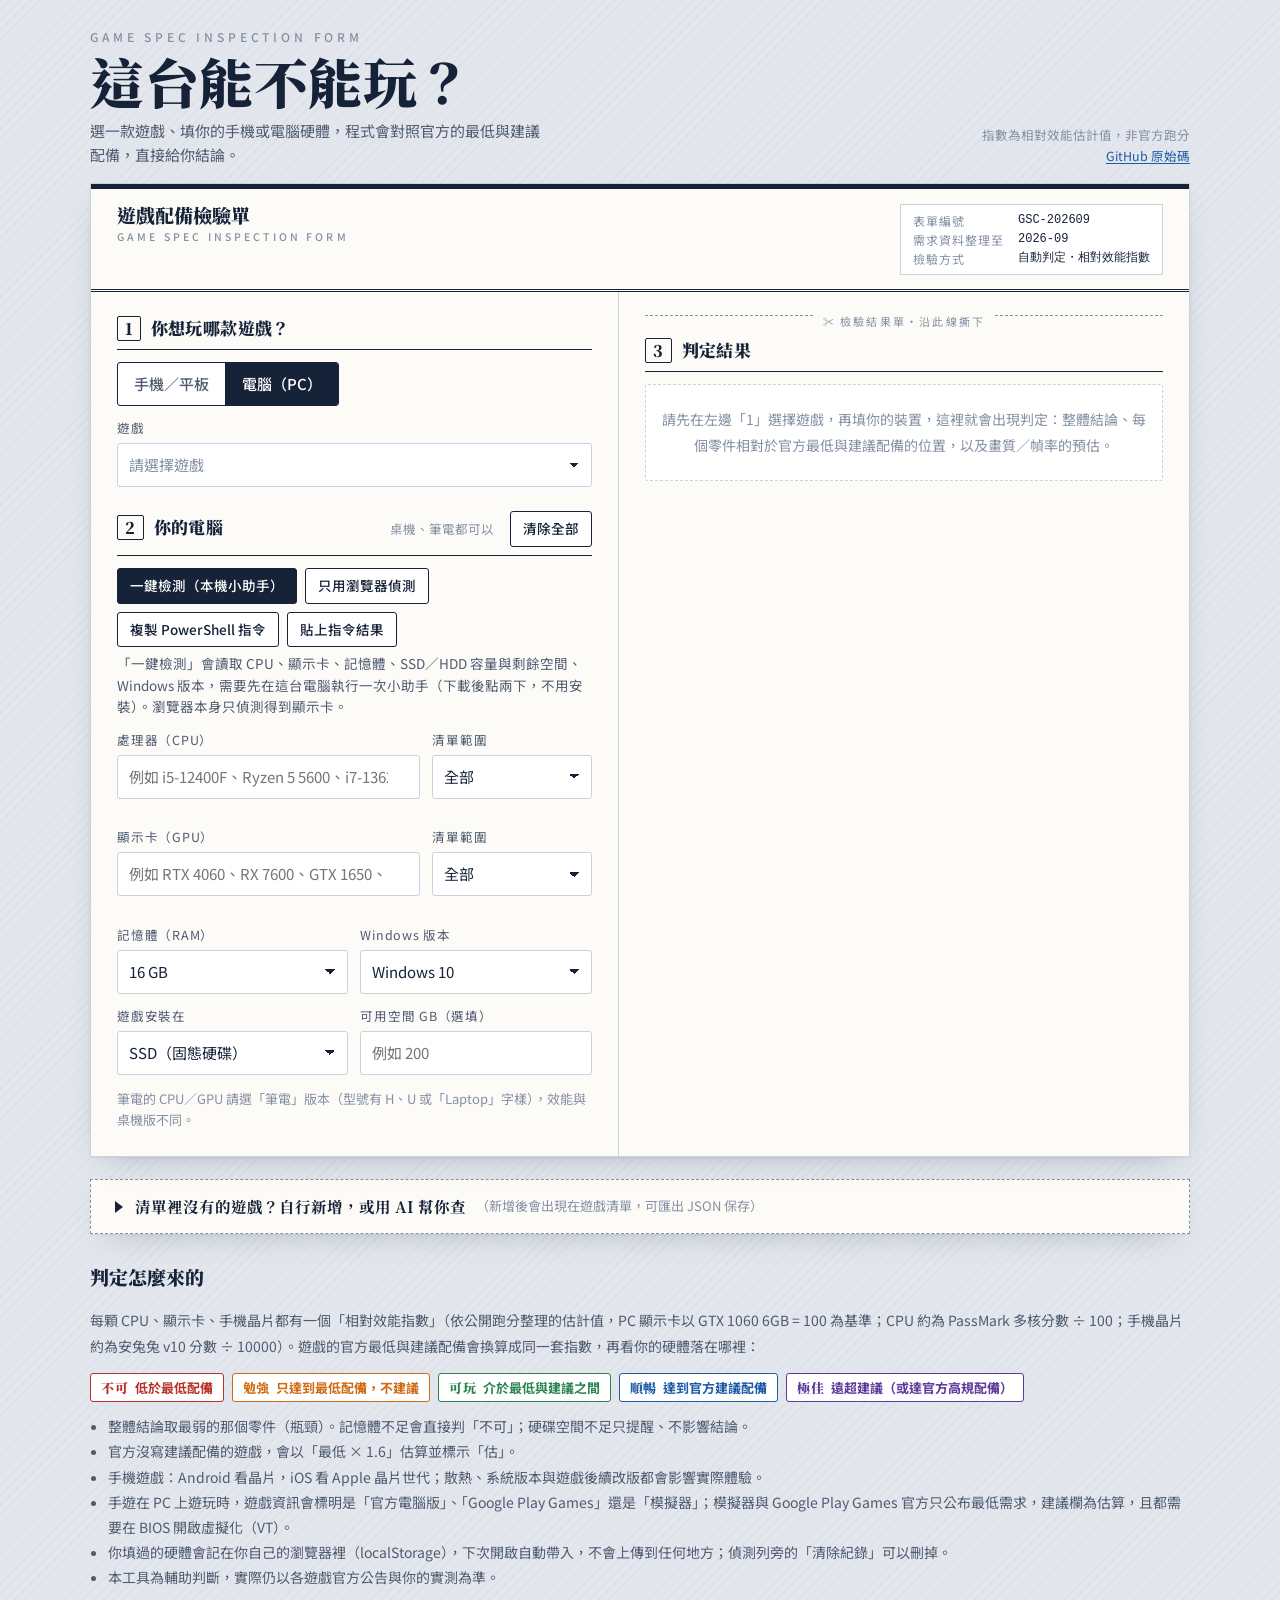
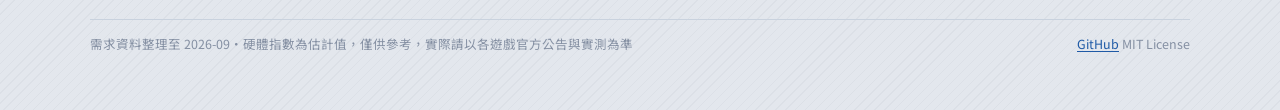
==== commit e715829f: "Add files via upload" ====
--- a/index.html
+++ b/index.html
@@ -10,7 +10,7 @@
 <link rel="preconnect" href="https://fonts.googleapis.com">
 <link rel="preconnect" href="https://fonts.gstatic.com" crossorigin>
 <link href="https://fonts.googleapis.com/css2?family=Noto+Sans+TC:wght@400;500;700&family=Noto+Serif+TC:wght@700;900&display=swap" rel="stylesheet">
-<link rel="stylesheet" href="css/style.css?v=2.1">
+<link rel="stylesheet" href="css/style.css?v=2.3">
 </head>
 <body>
 <div class="wrap">
@@ -43,7 +43,7 @@
         </div>
 
         <div class="step" id="panelMobile">
-          <div class="step-h"><span class="no">2</span><h2>你的手機或平板</h2><span class="hint">從型號選，或直接選處理器</span></div>
+          <div class="step-h"><span class="no">2</span><h2>你的手機或平板</h2><span class="hint">從型號選，或直接選處理器</span><button type="button" class="btn small resetAll" title="清除遊戲與所有裝置欄位，回到初始狀態">清除全部</button></div>
           <div class="mobile-only">
             <div class="detect"><button type="button" class="btn small primary" id="detectBtn">偵測這支手機</button><span class="hint">Chrome 較準；iPhone 只能列出候選機型，記憶體與儲存空間請自行確認</span></div>
             <div class="status" id="detectStatus"></div>
@@ -82,7 +82,7 @@
         </div>
 
         <div class="step hide" id="panelPC">
-          <div class="step-h"><span class="no">2</span><h2>你的電腦</h2><span class="hint">桌機、筆電都可以</span></div>
+          <div class="step-h"><span class="no">2</span><h2>你的電腦</h2><span class="hint">桌機、筆電都可以</span><button type="button" class="btn small resetAll" title="清除遊戲與所有裝置欄位，回到初始狀態">清除全部</button></div>
           <div class="status mobile-only" id="pcNote">你現在是用手機開啟本頁，電腦的一鍵檢測要在那台電腦上打開本頁才能用；手機的偵測在「手機／平板」分頁。這裡仍可手動輸入電腦硬體。</div>
           <div class="desktop-only">
           <div class="detect">
@@ -93,11 +93,11 @@
           </div>
           <div class="status" id="detectStatusPC">「一鍵檢測」會讀取 CPU、顯示卡、記憶體、SSD／HDD 容量與剩餘空間、Windows 版本，需要先在這台電腦執行一次小助手（下載後點兩下，不用安裝）。瀏覽器本身只偵測得到顯示卡。</div>
           <div class="guide hide" id="helperGuide">
-            <b>第一次使用小助手</b>
+            <b>執行小助手</b>
             <ol>
-              <li><a id="helperDl" href="helper/gsc-helper.bat" download="gsc-helper.bat">下載 gsc-helper.bat</a>（幾 KB 的純文字腳本，可用記事本打開查看，只讀取硬體資訊、不安裝也不上傳）</li>
-              <li>點兩下執行。Windows 若跳出「已保護您的電腦」，按「其他資訊 → 仍要執行」；出現黑色視窗列出硬體就是成功，它會自動開回這個網頁。</li>
-              <li>回到這裡再按一次「一鍵檢測」。Chrome 若詢問「允許存取本機網路裝置」請按允許。檢測完就能關掉黑色視窗。</li>
+              <li>已經下載過：直接點兩下之前存的 <code>gsc-helper.bat</code>（通常在「下載」資料夾），黑色視窗出現後它會自動開啟本頁並填入。</li>
+              <li>還沒有：<a id="helperDl" href="helper/gsc-helper.bat" download="gsc-helper.bat">下載 gsc-helper.bat</a>（幾 KB 的純文字腳本，可用記事本打開查看，只讀取硬體資訊、不安裝也不上傳），然後點兩下執行。Windows 若跳出「已保護您的電腦」，按「其他資訊 → 仍要執行」。</li>
+              <li>回到這裡再按一次「一鍵檢測」。Chrome 若詢問「允許存取本機網路裝置」請按允許。檢測完就能關掉黑色視窗；下次再用時，再點兩下 .bat 即可，不用重新下載。</li>
             </ol>
           </div>
           <div class="field hide" id="psWrap"><label for="psPaste">貼上指令輸出（以 GSC| 開頭的那一行；貼上其他含硬體型號的文字也能辨識）</label><textarea id="psPaste" rows="3"></textarea><div class="actions"><button type="button" class="btn small" id="psGo">讀取</button></div></div>
@@ -237,6 +237,7 @@
       <li>官方沒寫建議配備的遊戲，會以「最低 × 1.6」估算並標示「估」。</li>
       <li>手機遊戲：Android 看晶片，iOS 看 Apple 晶片世代；散熱、系統版本與遊戲後續改版都會影響實際體驗。</li>
       <li>手遊在 PC 上遊玩時，遊戲資訊會標明是「官方電腦版」、「Google Play Games」還是「模擬器」；模擬器與 Google Play Games 官方只公布最低需求，建議欄為估算，且都需要在 BIOS 開啟虛擬化（VT）。</li>
+      <li>你填過的硬體會記在你自己的瀏覽器裡（localStorage），下次開啟自動帶入，不會上傳到任何地方；偵測列旁的「清除紀錄」可以刪掉。</li>
       <li>本工具為輔助判斷，實際仍以各遊戲官方公告與你的實測為準。</li>
     </ul>
   </section>
@@ -255,12 +256,12 @@
 <noscript><p style="text-align:center;padding:20px">這個工具需要啟用 JavaScript 才能運作。</p></noscript>
 
 <!-- 載入順序固定：設定 → 硬體 → 手機型號 → 遊戲 → 引擎 → 裝置偵測 → 介面 -->
-<script src="js/config.js?v=2.1"></script>
-<script src="js/data-hardware.js?v=2.1"></script>
-<script src="js/data-phones.js?v=2.1"></script>
-<script src="js/data-games.js?v=2.1"></script>
-<script src="js/engine.js?v=2.1"></script>
-<script src="js/detect.js?v=2.1"></script>
-<script src="js/ui.js?v=2.1"></script>
+<script src="js/config.js?v=2.3"></script>
+<script src="js/data-hardware.js?v=2.3"></script>
+<script src="js/data-phones.js?v=2.3"></script>
+<script src="js/data-games.js?v=2.3"></script>
+<script src="js/engine.js?v=2.3"></script>
+<script src="js/detect.js?v=2.3"></script>
+<script src="js/ui.js?v=2.3"></script>
 </body>
 </html>
--- a/css/style.css
+++ b/css/style.css
@@ -66,6 +66,7 @@
 .step-h .no{font-family:var(--serif);font-weight:900;font-size:16px;line-height:1;border:1.5px solid var(--ink);padding:4px 7px 3px;border-radius:2px;letter-spacing:.05em}
 .step-h h2{font-family:var(--serif);font-weight:900;font-size:17px;margin:0;letter-spacing:.02em}
 .step-h .hint{margin-left:auto;color:var(--ink-3);font-size:12.5px}
+.step-h .resetAll{padding:3px 10px;font-size:12.5px;font-weight:500;margin-left:6px}
 
 /* 平台切換 */
 .seg{display:inline-flex;border:1.5px solid var(--ink);border-radius:var(--radius);overflow:hidden;background:var(--white)}
